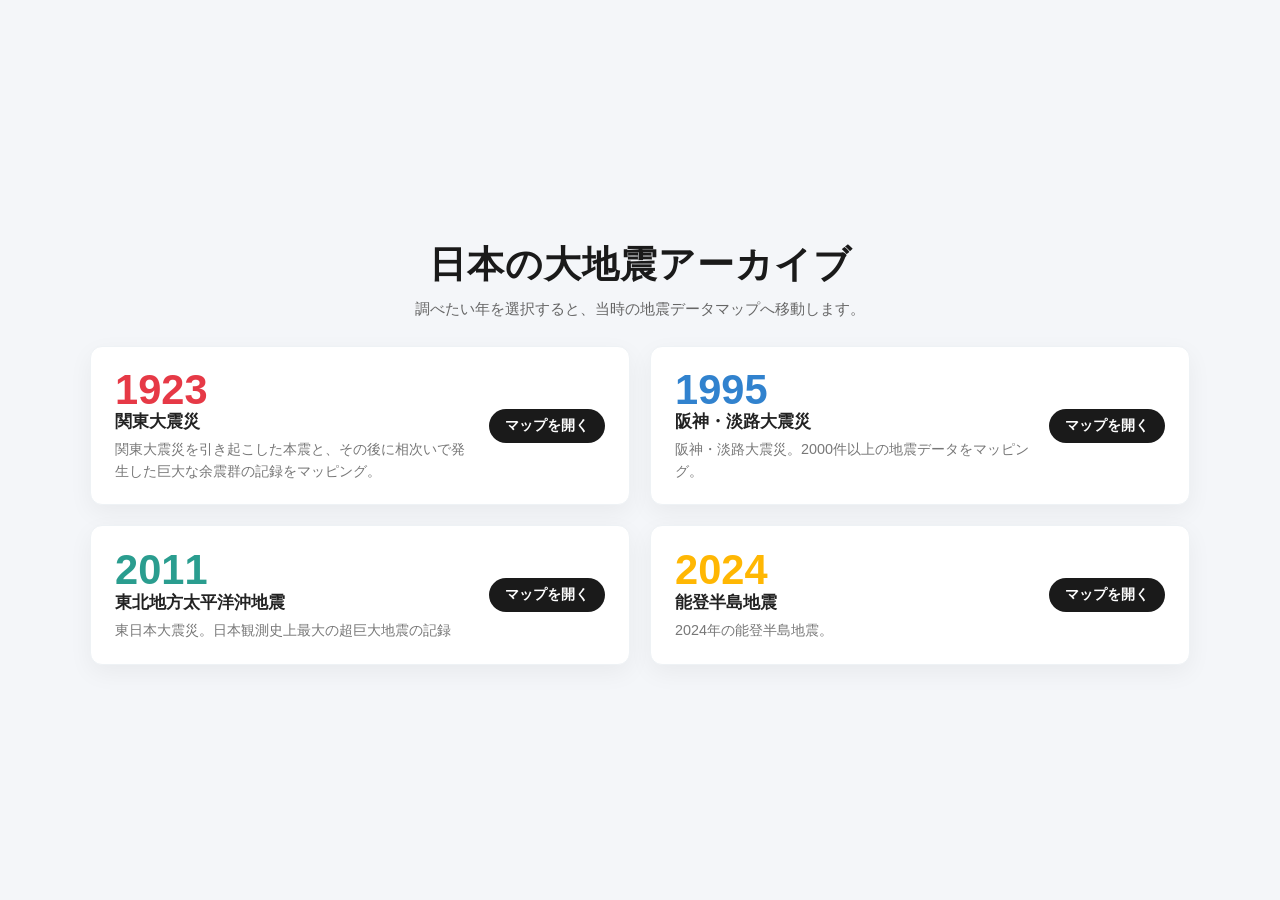
==== index.html @ f4af023c "Add files via upload" ====
<!DOCTYPE html>
<html lang="ja">
<head>
    <meta charset="UTF-8">
    <meta name="viewport" content="width=device-width, initial-scale=1.0">
    <title>歴史的震災アーカイブ - ポータル</title>
    <link rel="stylesheet" href="css/index.css">
</head>
<body>

    <header>
        <h1>日本の大地震アーカイブ</h1>
        <p>調べたい年を選択すると、当時の地震データマップへ移動します。</p>
    </header>

    <div class="grid-container">
        <!-- 1923年のカード -->
        <a href="html/map1923.html" class="year-card active card-1923">
            <div>
                <p class="card-year color-1923">1923</p>
                <p class="card-title">関東大震災</p>
                <p class="card-desc">関東大震災を引き起こした本震と、その後に相次いで発生した巨大な余震群の記録をマッピング。</p>
            </div>
            <span class="card-btn">マップを開く</span>
        </a>

        <!-- 1995年のカード -->
        <a href="html/map1995.html" class="year-card active card-1995">
            <div>
                <p class="card-year color-1995">1995</p>
                <p class="card-title">阪神・淡路大震災</p>
                <p class="card-desc">阪神・淡路大震災。2000件以上の地震データをマッピング。</p>
            </div>
            <span class="card-btn">マップを開く</span>
        </a>
        
        <!-- 2011年のカード -->
        <a href="html/map2011.html" class="year-card active card-2011">
            <div>
                <p class="card-year color-2011">2011</p>
                <p class="card-title">東北地方太平洋沖地震</p>
                <p class="card-desc">東日本大震災。日本観測史上最大の超巨大地震の記録</p>
            </div>
            <span class="card-btn">マップを開く</span>  
        </a>

        <!-- 2024年のカード -->
        <a href="html/map2024.html" class="year-card active card-2024">
            <div>
                <p class="card-year color-2024">2024</p>
                <p class="card-title">能登半島地震</p>
                <p class="card-desc">2024年の能登半島地震。</p>
            </div>
            <span class="card-btn">マップを開く</span>    
        </a>
    </div>

</body>
</html>
---- css/index.css ----
body {
            margin: 0;
            padding: 14px 16px 30px;
            font-family: 'Helvetica Neue', Arial, sans-serif;
            background-color: #f4f6f9;
            color: #333;
            display: flex;
            flex-direction: column;
            align-items: center;
            justify-content: center;
            min-height: 100vh;
            box-sizing: border-box;
        }

        header {
            text-align: center;
            margin-bottom: 24px;
            padding: 0 8px;
            max-width: 720px;
        }

        header h1 {
            font-size: clamp(1.6rem, 3.2vw, 2.3rem);
            color: #1a1a1a;
            margin-bottom: 10px;
            letter-spacing: 1px;
            line-height: 1.2;
        }

        header p {
            font-size: 0.95rem;
            color: #666;
            line-height: 1.6;
            margin: 0;
        }

        .grid-container {
            display: grid;
            grid-template-columns: repeat(2, minmax(0, 1fr));
            gap: 20px;
            max-width: 1100px;
            width: 100%;
            padding: 0;
        }

        .year-card {
            background: white;
            border-radius: 12px;
            box-shadow: 0 8px 24px rgba(0,0,0,0.05);
            padding: 22px 24px;
            text-align: left;
            text-decoration: none;
            color: inherit;
            transition: transform 0.3s ease, box-shadow 0.3s ease, border-color 0.3s ease;
            border: 1px solid #eef2f5;
            display: flex;
            flex-direction: row;
            align-items: center;
            justify-content: space-between;
            gap: 18px;
            min-height: 140px;
            width: 100%;
            box-sizing: border-box;
        }

        .year-card.active:hover {
            transform: translateY(-8px);
            box-shadow: 0 12px 30px rgba(0,0,0,0.12);
        }

        /* ホバー時の枠線カラー設定 */
        .card-1923:hover { border-color: #e63946; }
        .card-1995:hover { border-color: #3182ce; }
        .card-2011:hover { border-color: #2a9d8f; }
        .card-2024:hover { border-color: #ffb703; }

        .card-year {
            font-size: clamp(2rem, 4.2vw, 2.6rem);
            font-weight: 900;
            margin: 0;
            line-height: 1;
            flex-shrink: 0;
            min-width: 70px;
        }

        /* 年号の文字カラー設定 */
        .color-1923 { color: #e63946; }
        .color-1995 { color: #3182ce; }
        .color-2011 { color: #2a9d8f; }
        .color-2024 { color: #ffb703; }

        .card-title {
            font-size: 1.05rem;
            font-weight: bold;
            margin: 0 0 6px 0;
            color: #222;
        }

        .card-desc {
            font-size: 0.9rem;
            color: #777;
            line-height: 1.5;
            margin: 0;
        }

        .card-btn {
            display: inline-block;
            background-color: #1a1a1a;
            color: white;
            padding: 8px 16px;
            border-radius: 20px;
            font-size: 0.85rem;
            font-weight: bold;
            transition: background-color 0.2s;
            white-space: nowrap;
            flex-shrink: 0;
        }

        /* ホバー時のボタンカラー設定 */
        .card-1923:hover .card-btn { background-color: #e63946; }
        .card-1995:hover .card-btn { background-color: #3182ce; }
        .card-2011:hover .card-btn { background-color: #2a9d8f; }
        .card-2024:hover .card-btn { background-color: #ffb703; }

        @media (max-width: 900px) {
            body {
                padding: 12px 14px 24px;
            }

            .grid-container {
                gap: 16px;
            }

            .year-card {
                min-height: 120px;
                padding: 18px 16px;
            }

            .card-desc {
                font-size: 0.86rem;
            }
        }

        @media (max-width: 600px) {
            body {
                padding: 10px 12px 20px;
            }

            header {
                margin-bottom: 20px;
            }

            .grid-container {
                grid-template-columns: 1fr;
                gap: 14px;
            }

            .year-card {
                min-height: auto;
                padding: 18px 16px;
                flex-direction: column;
                align-items: flex-start;
            }

            .card-btn {
                margin-top: 10px;
            }

            .card-desc {
                font-size: 0.86rem;
            }

            .card-btn {
                padding: 8px 18px;
                font-size: 0.8rem;
            }
        }
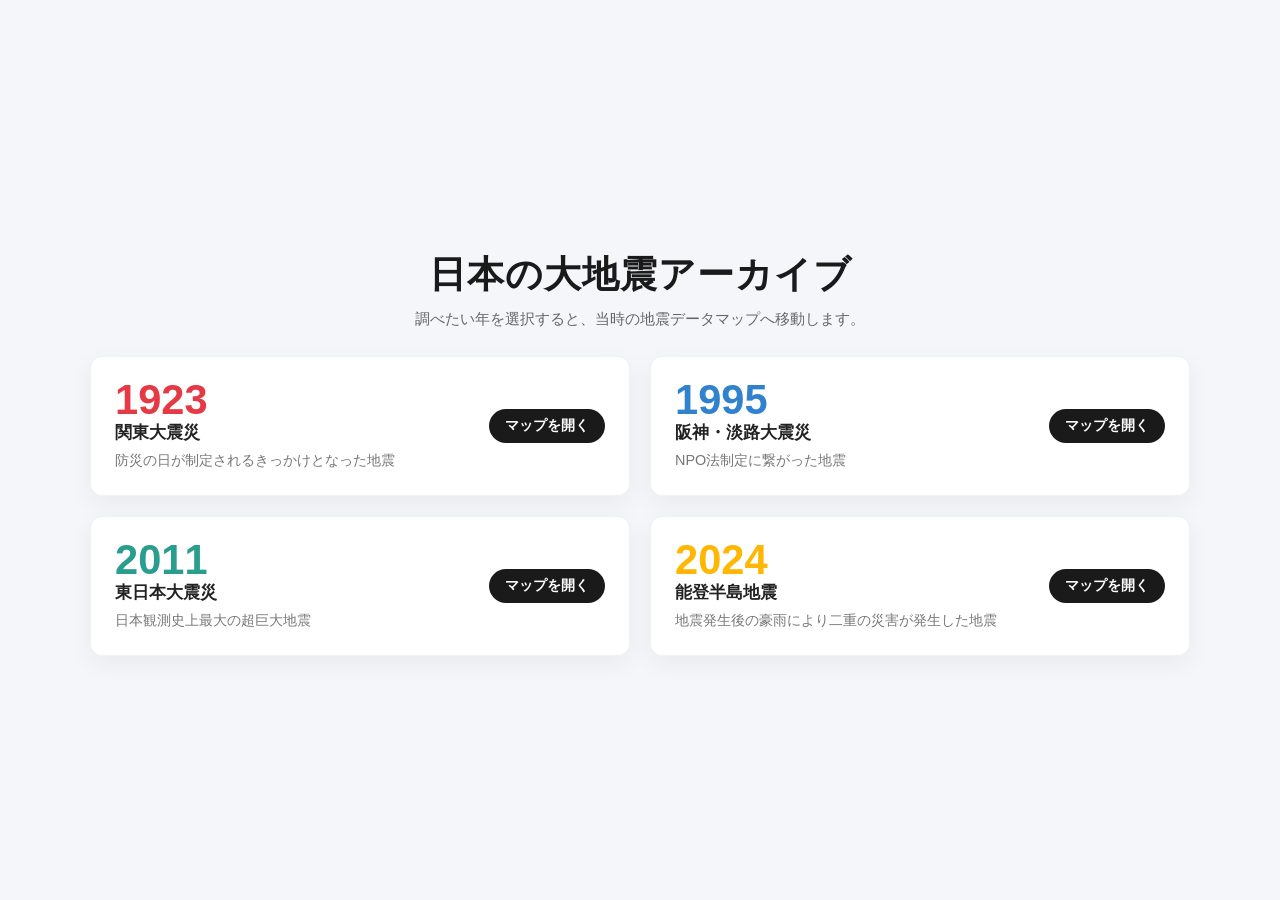
==== commit 9cd66303: "Add files via upload" ====
--- a/index.html
+++ b/index.html
@@ -14,42 +14,42 @@
     </header>
 
     <div class="grid-container">
-        <!-- 1923年のカード -->
+
         <a href="html/map1923.html" class="year-card active card-1923">
             <div>
                 <p class="card-year color-1923">1923</p>
                 <p class="card-title">関東大震災</p>
-                <p class="card-desc">関東大震災を引き起こした本震と、その後に相次いで発生した巨大な余震群の記録をマッピング。</p>
+                <p class="card-desc">防災の日が制定されるきっかけとなった地震</p>
             </div>
             <span class="card-btn">マップを開く</span>
         </a>
 
-        <!-- 1995年のカード -->
+     
         <a href="html/map1995.html" class="year-card active card-1995">
             <div>
                 <p class="card-year color-1995">1995</p>
                 <p class="card-title">阪神・淡路大震災</p>
-                <p class="card-desc">阪神・淡路大震災。2000件以上の地震データをマッピング。</p>
+                <p class="card-desc">NPO法制定に繋がった地震</p>
             </div>
             <span class="card-btn">マップを開く</span>
         </a>
         
-        <!-- 2011年のカード -->
+ 
         <a href="html/map2011.html" class="year-card active card-2011">
             <div>
                 <p class="card-year color-2011">2011</p>
-                <p class="card-title">東北地方太平洋沖地震</p>
-                <p class="card-desc">東日本大震災。日本観測史上最大の超巨大地震の記録</p>
+                <p class="card-title">東日本大震災</p>
+                <p class="card-desc">日本観測史上最大の超巨大地震</p>
             </div>
             <span class="card-btn">マップを開く</span>  
         </a>
 
-        <!-- 2024年のカード -->
+  
         <a href="html/map2024.html" class="year-card active card-2024">
             <div>
                 <p class="card-year color-2024">2024</p>
                 <p class="card-title">能登半島地震</p>
-                <p class="card-desc">2024年の能登半島地震。</p>
+                <p class="card-desc">地震発生後の豪雨により二重の災害が発生した地震</p>
             </div>
             <span class="card-btn">マップを開く</span>    
         </a>
